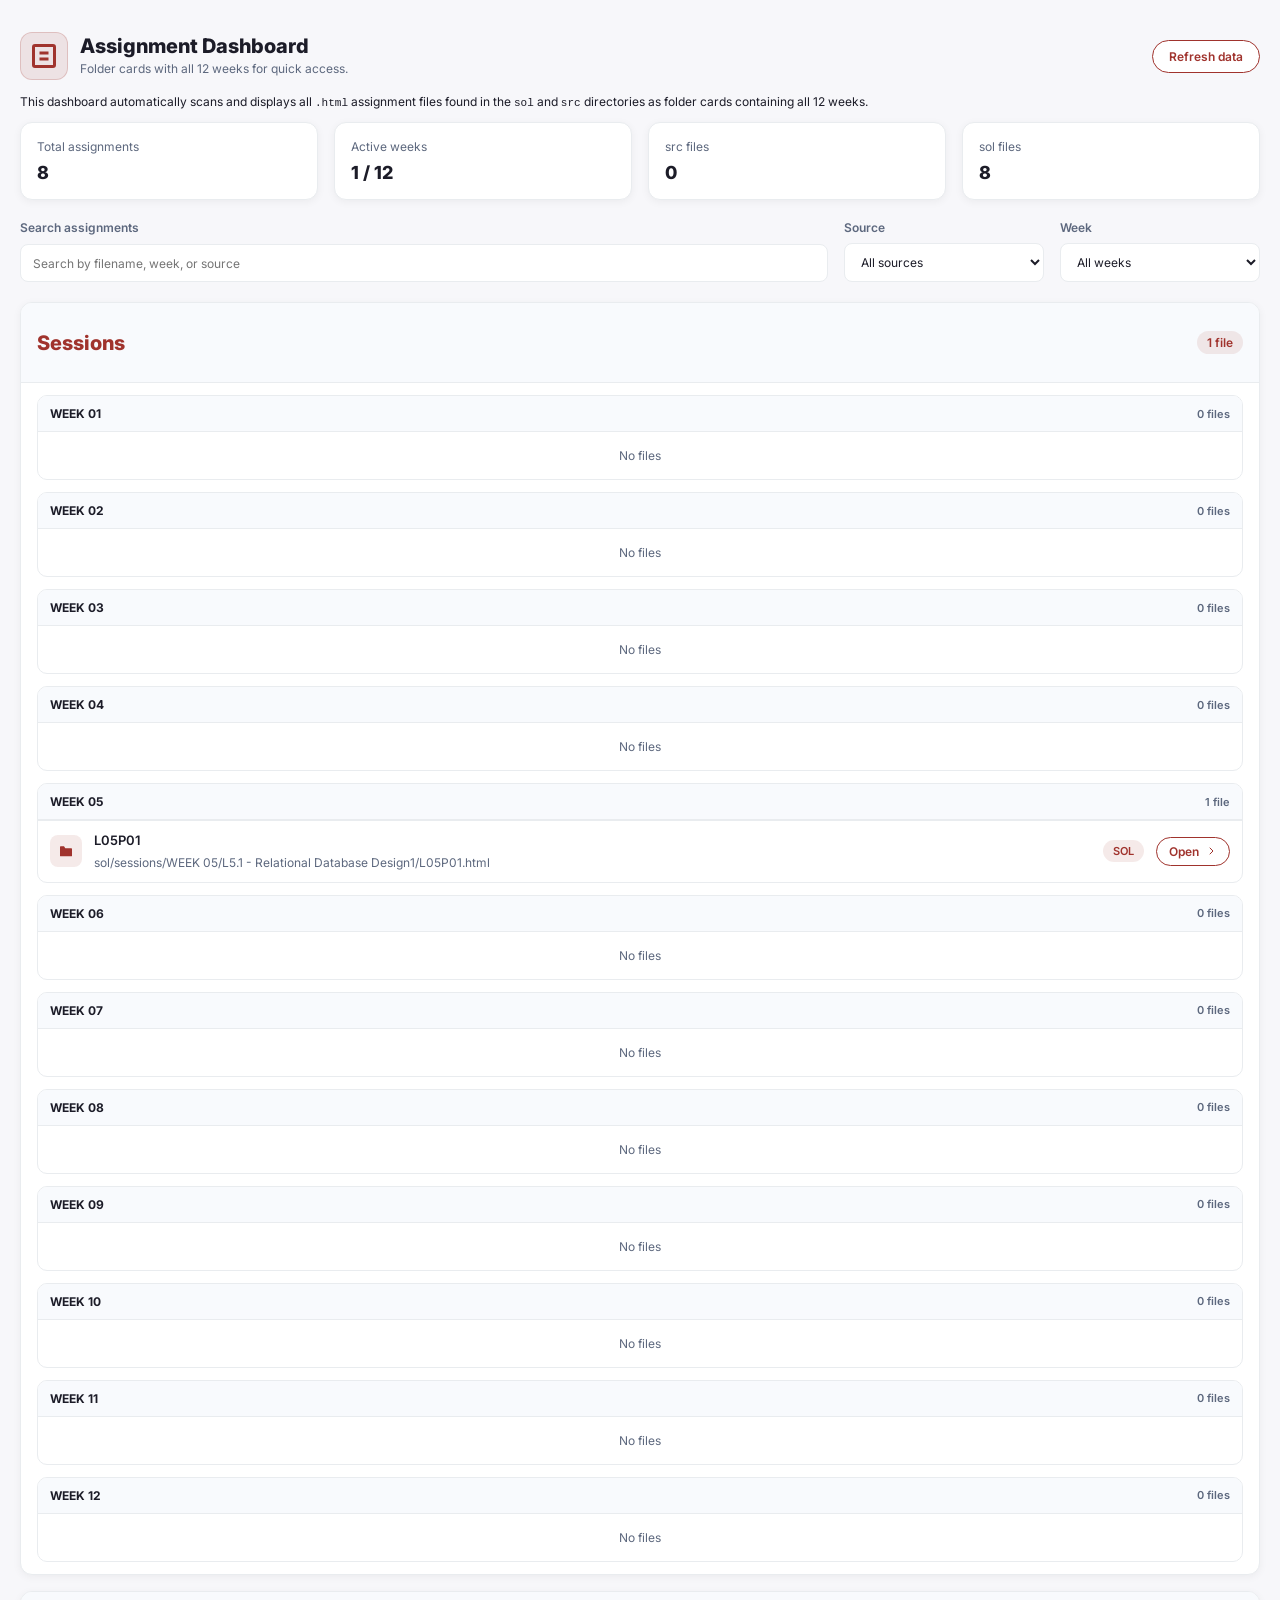
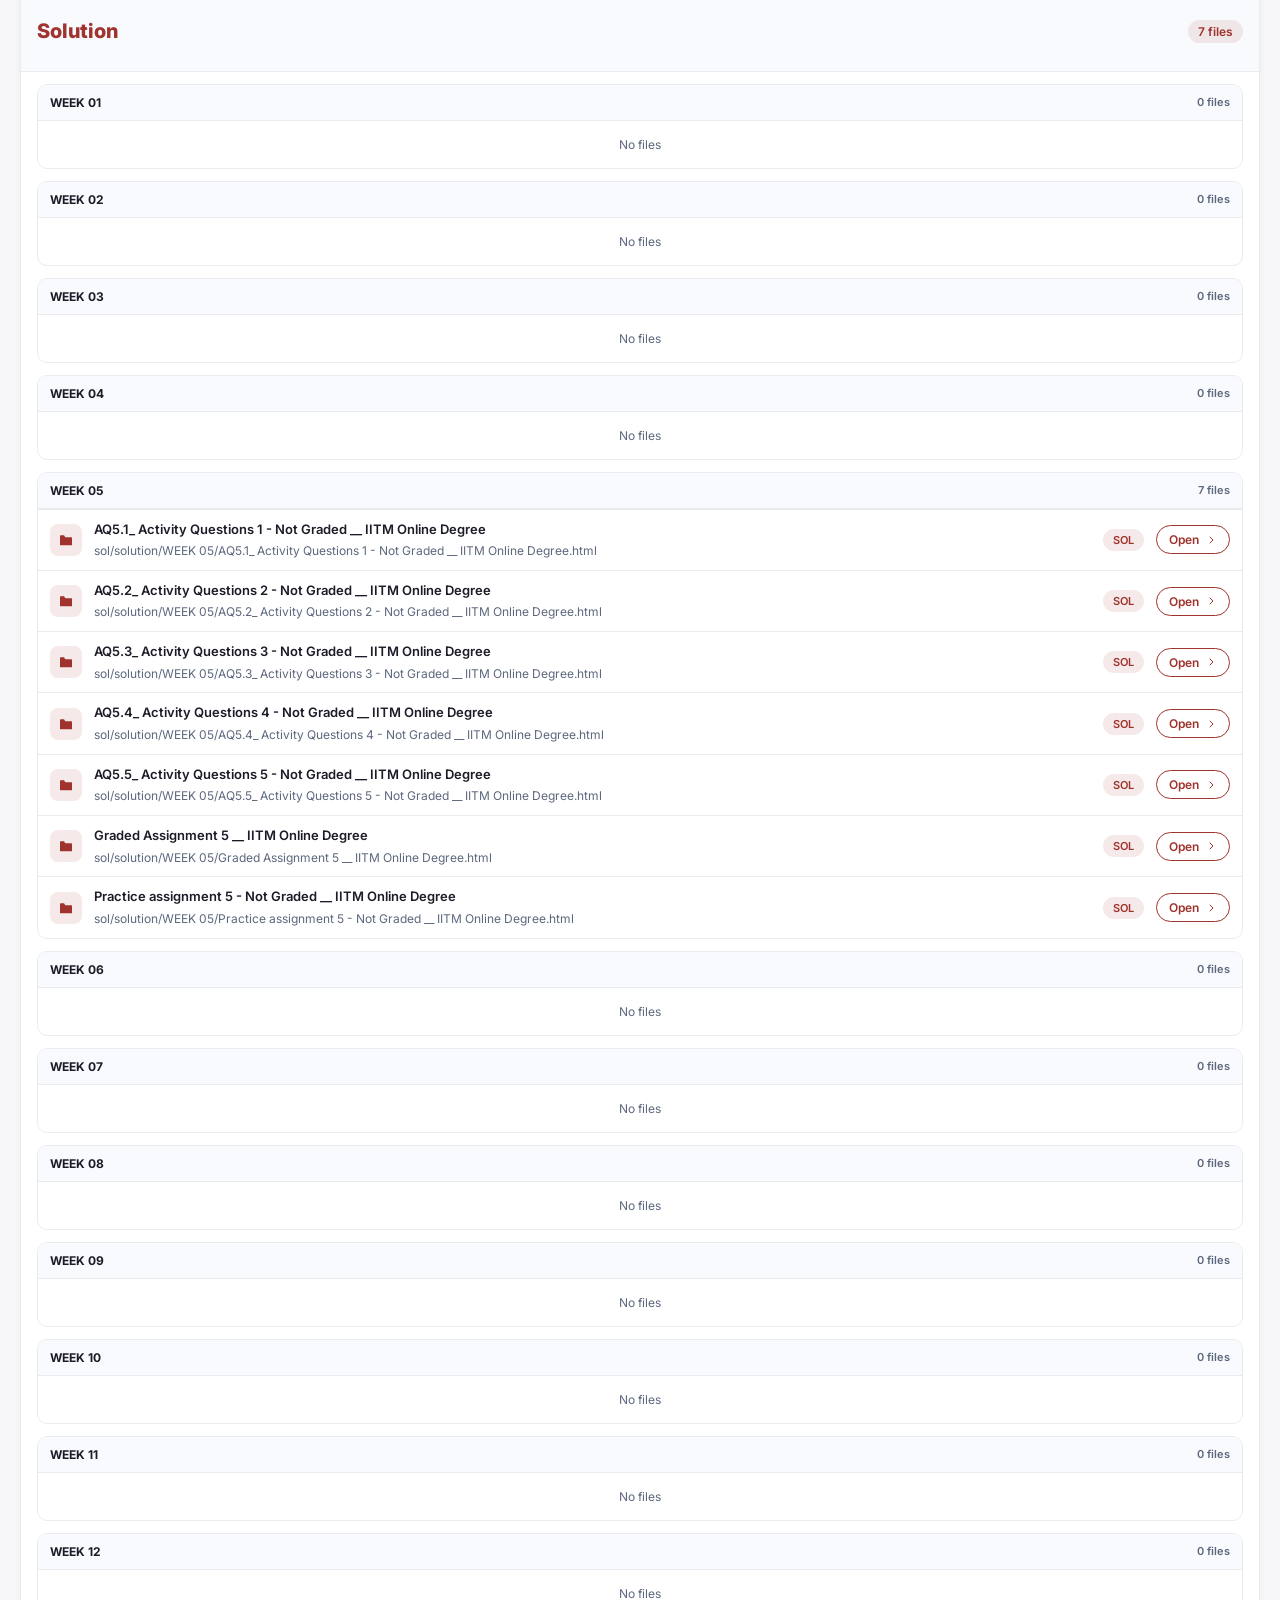
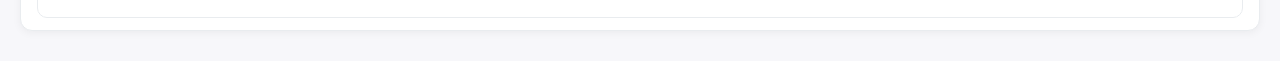
==== index.html @ 9015313d "source: https://seek.onlinedegree.iitm.ac.in/courses/ns_26t1_cs2001?id=2" ====
<!DOCTYPE html>
<html lang="en">

<head>
    <meta charset="UTF-8">
    <meta name="viewport" content="width=device-width, initial-scale=1.0">
    <title>Assignment Dashboard</title>
    <link rel="preconnect" href="https://fonts.googleapis.com">
    <link rel="preconnect" href="https://fonts.gstatic.com" crossorigin>
    <link href="https://fonts.googleapis.com/css2?family=Inter:wght@400;600;700;800&display=swap" rel="stylesheet">
    <link rel="stylesheet" href="./index.css">
</head>

<body>
    <div class="assignment-container">
        <header class="header">
            <div class="brand">
                <div class="brand-icon">
                    <svg viewBox="0 0 24 24" aria-hidden="true">
                        <path
                            d="M6 4h12a2 2 0 0 1 2 2v12a2 2 0 0 1-2 2H6a2 2 0 0 1-2-2V6a2 2 0 0 1 2-2Zm0 2v12h12V6H6Zm3 3h6v2H9V9Zm0 4h6v2H9v-2Z" />
                    </svg>
                </div>
                <div class="brand-title">
                    <p class="title">Assignment Dashboard</p>
                    <p class="subtitle">Folder cards with all 12 weeks for quick access.</p>
                </div>
            </div>
            <button id="refreshButton" class="button" type="button">Refresh data</button>
        </header>

        <div class="assessment-top-info">
            This dashboard automatically scans and displays all <code>.html</code> assignment files found in the
            <code>sol</code> and <code>src</code> directories as folder cards containing all 12 weeks.
        </div>

        <section class="summary-grid" id="overviewGrid"></section>

        <section class="filter-panel">
            <div class="field">
                <label for="search">Search assignments</label>
                <input id="search" type="text" placeholder="Search by filename, week, or source">
            </div>
            <div class="field">
                <label for="typeFilter">Source</label>
                <select id="typeFilter">
                    <option value="all">All sources</option>
                    <option value="src">src</option>
                    <option value="sol">sol</option>
                </select>
            </div>
            <div class="field">
                <label for="weekFilter">Week</label>
                <select id="weekFilter">
                    <option value="all">All weeks</option>
                </select>
            </div>
        </section>

        <div class="weeks-grid" id="weeksContainer"></div>
    </div>

    <script src="./index.js"></script>
    <script>
        const htmlFiles = window.htmlFiles || [];
        const searchInput = document.getElementById('search');
        const typeFilter = document.getElementById('typeFilter');
        const weekFilter = document.getElementById('weekFilter');
        const overviewGrid = document.getElementById('overviewGrid');
        const weeksContainer = document.getElementById('weeksContainer');
        const refreshButton = document.getElementById('refreshButton');

        const weekLabels = Array.from({ length: 12 }, (_, index) => `Week ${String(index + 1).padStart(2, '0')}`);

        const parsedFiles = htmlFiles.map(file => {
            const path = file.path || file;
            const fileName = path.split('/').pop();
            const source = path.startsWith('src/') ? 'src' : 'sol';
            const folder = (path.split('/')[1] || 'root').toLowerCase();
            const match = path.match(/WEEK\s*0*([0-9]+)/i);
            const week = match ? `Week ${String(Number(match[1])).padStart(2, '0')}` : 'Unknown';
            const title = fileName.replace(/\.html$/i, '');
            return { path, fileName, title, source, folder, week };
        });

        const weeksData = weekLabels.map(label => ({ label, items: [] }));
        parsedFiles.forEach(file => {
            const week = weeksData.find(item => item.label === file.week);
            if (week) week.items.push(file);
        });

        const populateWeekOptions = () => {
            weekLabels.forEach(label => {
                const option = document.createElement('option');
                option.value = label;
                option.textContent = label;
                weekFilter.appendChild(option);
            });
        };

        const renderSummary = () => {
            const total = parsedFiles.length;
            const srcCount = parsedFiles.filter(file => file.source === 'src').length;
            const solCount = parsedFiles.filter(file => file.source === 'sol').length;
            const activeWeeks = weeksData.filter(week => week.items.length > 0).length;

            overviewGrid.innerHTML = `
                <div class="summary-card">
                    <span>Total assignments</span>
                    <strong>${total}</strong>
                </div>
                <div class="summary-card">
                    <span>Active weeks</span>
                    <strong>${activeWeeks} / 12</strong>
                </div>
                <div class="summary-card">
                    <span>src files</span>
                    <strong>${srcCount}</strong>
                </div>
                <div class="summary-card">
                    <span>sol files</span>
                    <strong>${solCount}</strong>
                </div>
            `;
        };

        const normalize = value => value?.toString().toLowerCase() || '';

        const getFilteredFiles = () => {
            const search = normalize(searchInput.value.trim());
            const source = typeFilter.value;
            const week = weekFilter.value;

            return parsedFiles.filter(file => {
                if (source !== 'all' && file.source !== source) return false;
                if (week !== 'all' && file.week !== week) return false;
                if (!search) return true;
                return [file.title, file.fileName, file.week, file.source, file.folder, file.path].some(value =>
                    normalize(value).includes(search)
                );
            });
        };

        const getCardLabel = (source, folder) => {
            if (source === 'sol') return folder;
            return `src / ${folder}`;
        };

        const renderWeeks = () => {
            const filteredFiles = getFilteredFiles();
            weeksContainer.innerHTML = '';

            const groupedBySourceFolder = filteredFiles.reduce((acc, file) => {
                const key = `${file.source}:${file.folder}`;
                if (!acc[key]) {
                    acc[key] = { source: file.source, folder: file.folder, items: [] };
                }
                acc[key].items.push(file);
                return acc;
            }, {});

            const cards = Object.values(groupedBySourceFolder);
            cards.sort((a, b) => {
                const solOrder = ['practice', 'sessions', 'solution'];
                if (a.source === 'sol' && b.source === 'sol') {
                    const ai = solOrder.indexOf(a.folder);
                    const bi = solOrder.indexOf(b.folder);
                    const aRank = ai === -1 ? 99 : ai;
                    const bRank = bi === -1 ? 99 : bi;
                    if (aRank !== bRank) return aRank - bRank;
                    return a.folder.localeCompare(b.folder);
                }
                if (a.source !== b.source) {
                    return a.source === 'sol' ? -1 : 1;
                }
                return a.folder.localeCompare(b.folder);
            });

            let itemsFound = 0;

            cards.forEach(card => {
                const cardNode = document.createElement('div');
                cardNode.className = `week-card folder-card folder-${card.folder.replace(/[^a-z0-9_-]/gi, '').toLowerCase()}`;
                cardNode.innerHTML = `
                    <div class="week-header">
                        <h2>${getCardLabel(card.source, card.folder)}</h2>
                        <p class="week-count">${card.items.length} file${card.items.length === 1 ? '' : 's'}</p>
                    </div>
                `;

                weekLabels.forEach(weekLabel => {
                    const weekItems = card.items
                        .filter(item => item.week === weekLabel)
                        .sort((a, b) => a.title.localeCompare(b.title));

                    const weekSection = document.createElement('div');
                    weekSection.className = 'week-group';
                    weekSection.innerHTML = `
                        <div class="week-group-header">
                            <h3>${weekLabel}</h3>
                            <span>${weekItems.length} file${weekItems.length === 1 ? '' : 's'}</span>
                        </div>
                    `;

                    if (weekItems.length === 0) {
                        const empty = document.createElement('div');
                        empty.className = 'empty-state week-empty';
                        empty.textContent = 'No files';
                        weekSection.appendChild(empty);
                    } else {
                        weekItems.forEach(item => {
                            itemsFound += 1;
                            const row = document.createElement('div');
                            row.className = 'task-row';
                            row.innerHTML = `
                                <span class="file-icon">
                                    ${item.source === 'src'
                                    ? '<svg viewBox="0 0 24 24" aria-hidden="true"><path d="M6 2h9l5 5v15H6V2Zm9 0v5h5"/></svg>'
                                    : '<svg viewBox="0 0 24 24" aria-hidden="true"><path d="M4 5h5l2 3h9a1 1 0 0 1 1 1v10a1 1 0 0 1-1 1H4a1 1 0 0 1-1-1V6a1 1 0 0 1 1-1Z"/></svg>'}
                                </span>
                                <div>
                                    <p class="task-title">${item.title}</p>
                                    <p class="task-details">${item.path}</p>
                                </div>
                                <span class="task-badge">${item.source}</span>
                                <a class="task-action" href="${encodeURI(item.path)}" target="_blank" rel="noopener noreferrer">
                                    Open
                                    <svg viewBox="0 0 24 24" aria-hidden="true"><path d="M10 6l6 6-6 6" stroke="currentColor" stroke-width="2" fill="none" stroke-linecap="round" stroke-linejoin="round"/></svg>
                                </a>
                            `;
                            weekSection.appendChild(row);
                        });
                    }

                    cardNode.appendChild(weekSection);
                });

                weeksContainer.appendChild(cardNode);
            });

            if (itemsFound === 0) {
                weeksContainer.innerHTML = '<div class="empty-state">No matching assignment files were found. Try a different search or filter.</div>';
            }
        };

        searchInput.addEventListener('input', renderWeeks);
        typeFilter.addEventListener('change', renderWeeks);
        weekFilter.addEventListener('change', renderWeeks);
        refreshButton.addEventListener('click', () => window.location.reload());

        populateWeekOptions();
        renderSummary();
        renderWeeks();
    </script>
</body>

</html>
---- index.css ----
@import url('https://fonts.googleapis.com/css2?family=Inter:wght@400;600;700;800&display=swap');

:root {
    --bg: #f7f7fa;
    --surface: #ffffff;
    --surface-soft: #f8fafd;
    --text: #1c1c28;
    --muted: #5d687e;
    --border: #e9ecef;
    --accent: #a0332d;
    --accent-soft: rgba(160, 51, 45, 0.1);
    --success: #2e7d32;
    --shadow: 0 2px 8px rgba(0, 0, 0, 0.05);
    --shadow-hover: 0 4px 12px rgba(0, 0, 0, 0.15);
}

* {
    box-sizing: border-box;
}

html,
body {
    margin: 0;
    min-height: 100vh;
    font-family: 'Inter', sans-serif;
}

body {
    font-size: 12px;
    line-height: 1.5;
    color: var(--text);
    background: var(--bg);
    padding: 30px 20px;
}

body,
input,
select,
button {
    font: inherit;
}

a {
    color: inherit;
    text-decoration: none;
}

.page-shell {
    max-width: 1000px;
    margin: 0 auto;
    background: var(--surface);
    border-radius: 12px;
    box-shadow: var(--shadow);
    padding: 8px 16px;
}

.header {
    display: flex;
    flex-wrap: wrap;
    align-items: center;
    justify-content: space-between;
    gap: 16px;
    margin-bottom: 12px;
    padding: 2px 0;
}

.assessment-top-info {
    font-family: 'Inter';
    font-size: 12px;
    margin-top: 12px;
    margin-bottom: 12px;
}

.brand {
    font-family: 'Inter';
    font-size: 12px;
    display: flex;
    align-items: center;
    gap: 12px;
}

.brand-icon {
    width: 48px;
    height: 48px;
    display: grid;
    place-items: center;
    border-radius: 12px;
    background: var(--accent-soft);
    color: var(--accent);
    border: 1px solid rgba(160, 51, 45, 0.2);
}

.brand-icon svg {
    width: 36px;
    height: 36px;
    fill: currentColor;
}

.brand-title {
    display: grid;
    gap: 4px;
}

.brand-title .title {
    margin: 0;
    font-size: 20px;
    font-weight: 800;
    line-height: 1.05;
    color: var(--text);
}

.brand-title .subtitle {
    margin: 0;
    color: var(--muted);
    font-size: 12px;
}

.button {
    border: 1px solid var(--accent);
    border-radius: 32px;
    padding: 8px 16px;
    font-weight: 600;
    cursor: pointer;
    background: var(--surface);
    color: var(--accent);
    transition: all 0.01s;
    font-size: 12px;
}

.button:hover {
    background: var(--accent-soft);
    border-color: #781f1a;
    transform: scale(0.98);
}

.button:disabled {
    opacity: 0.6;
    cursor: not-allowed;
    transform: none;
}

.summary-grid {
    display: grid;
    gap: 16px;
    grid-template-columns: repeat(auto-fit, minmax(200px, 1fr));
    margin-bottom: 20px;
}

.summary-card {
    background: var(--surface);
    border-radius: 12px;
    box-shadow: var(--shadow);
    padding: 16px;
    border: 1px solid var(--border);
    transition: box-shadow 0.2s;
    position: relative;
}

.summary-card:hover {
    box-shadow: var(--shadow-hover);
}

.summary-card span {
    display: block;
    color: var(--muted);
    font-size: 12px;
    margin-bottom: 8px;
}

.summary-card strong {
    margin: 0;
    font-size: 18px;
    color: var(--text);
    font-weight: 800;
}

.filter-panel {
    display: grid;
    gap: 16px;
    margin-bottom: 20px;
    grid-template-columns: 1fr repeat(2, minmax(160px, 200px));
}

.field {
    display: grid;
    gap: 8px;
}

.field label {
    font-size: 12px;
    color: var(--muted);
    font-weight: 600;
}

.field input,
.field select {
    width: 100%;
    padding: 10px 12px;
    border-radius: 8px;
    border: 1px solid var(--border);
    background: var(--surface);
    color: var(--text);
    outline: none;
    font-size: 12px;
}

.weeks-grid {
    display: grid;
    gap: 16px;
}

.week-card {
    background: var(--surface);
    border-radius: 12px;
    box-shadow: var(--shadow);
    border: 1px solid var(--border);
    overflow: hidden;
    transition: box-shadow 0.2s;
}

.week-card:hover {
    box-shadow: var(--shadow-hover);
}

.week-header {
    padding: 16px;
    display: flex;
    justify-content: space-between;
    gap: 16px;
    align-items: center;
    background: var(--surface-soft);
    border-bottom: 1px solid var(--border);
}

.week-header h2 {
    margin: 0;
    font-size: 14px;
    font-weight: 600;
    color: var(--text);
}

.week-count {
    color: var(--muted);
    font-size: 12px;
    background: var(--accent-soft);
    color: var(--accent);
    padding: 4px 10px;
    border-radius: 20px;
    font-weight: 600;
}

.folder-card .week-header h2 {
    text-transform: capitalize;
    font-size: 20px;
    font-weight: 800;
    color: #A0332D;
}

.week-group {
    margin: 12px 16px;
    border: 1px solid var(--border);
    border-radius: 10px;
    overflow: hidden;
    background: var(--surface);
}

.week-group-header {
    display: flex;
    justify-content: space-between;
    align-items: center;
    gap: 8px;
    padding: 10px 12px;
    border-bottom: 1px solid var(--border);
    background: var(--surface-soft);
}

.week-group-header h3 {
    text-transform: uppercase;
    margin: 0;
    font-size: 12px;
    font-weight: 700;
    color: var(--text);
}

.week-group-header span {
    margin: 0;
    font-size: 11px;
    font-weight: 600;
    color: var(--muted);
}

.week-group .task-row {
    padding: 10px 12px;
}

.week-empty {
    padding: 10px 12px;
    text-align: left;
}

.task-row {
    display: grid;
    grid-template-columns: auto 1fr auto auto;
    gap: 12px;
    align-items: center;
    padding: 12px 16px;
    border-top: 1px solid var(--border);
    transition: background 0.15s;
}

.task-row:first-child {
    border-top: none;
}

.task-row:hover {
    background: #f5f5f5;
}

.file-icon {
    width: 32px;
    height: 32px;
    display: grid;
    place-items: center;
    border-radius: 8px;
    background: var(--accent-soft);
    color: var(--accent);
}

.file-icon svg {
    width: 16px;
    height: 16px;
    fill: currentColor;
}

.task-title {
    margin: 0;
    font-weight: 600;
    font-size: 13px;
    color: var(--text);
    line-height: 1.5;
}

.task-details {
    margin: 4px 0 0;
    color: var(--muted);
    font-size: 12px;
    line-height: 1.4;
}

.task-badge {
    padding: 4px 10px;
    border-radius: 20px;
    background: var(--accent-soft);
    color: var(--accent);
    font-size: 11px;
    font-weight: 600;
    text-transform: uppercase;
}

.task-action {
    display: inline-flex;
    align-items: center;
    gap: 6px;
    border: 1px solid var(--accent);
    border-radius: 32px;
    padding: 6px 12px;
    background: var(--surface);
    color: var(--accent);
    font-weight: 600;
    text-decoration: none;
    cursor: pointer;
    transition: all 0.01s;
    font-size: 12px;
}

.task-action:hover {
    background: var(--accent-soft);
    border-color: #781f1a;
    transform: scale(0.98);
}

.task-action svg {
    width: 12px;
    height: 12px;
    fill: currentColor;
}

.empty-state {
    padding: 16px;
    color: var(--muted);
    text-align: center;
    font-size: 12px;
}

@media (max-width: 700px) {
    .page-shell {
        padding: 12px;
    }

    .filter-panel {
        grid-template-columns: 1fr;
    }

    .task-row {
        grid-template-columns: 1fr;
        gap: 12px;
        text-align: left;
    }

    .task-row>* {
        width: 100%;
    }

    .task-action {
        justify-content: center;
    }
}

/* Code and monospace font styles */
pre,
code,
.hljs {
    font-family: 'JetBrainsMono Nerd Font Mono', 'JetBrains Mono', 'Cascadia Code', monospace !important;
    font-size: 11px !important;
    line-height: 1.3 !important;
}

pre {
    background: #f0f2f5;
    padding: 0.6em;
    overflow-x: auto;
    margin: 0.5em 0;
    border-radius: 6px;
}

.hljs {
    background: #f0f2f5 !important;
}
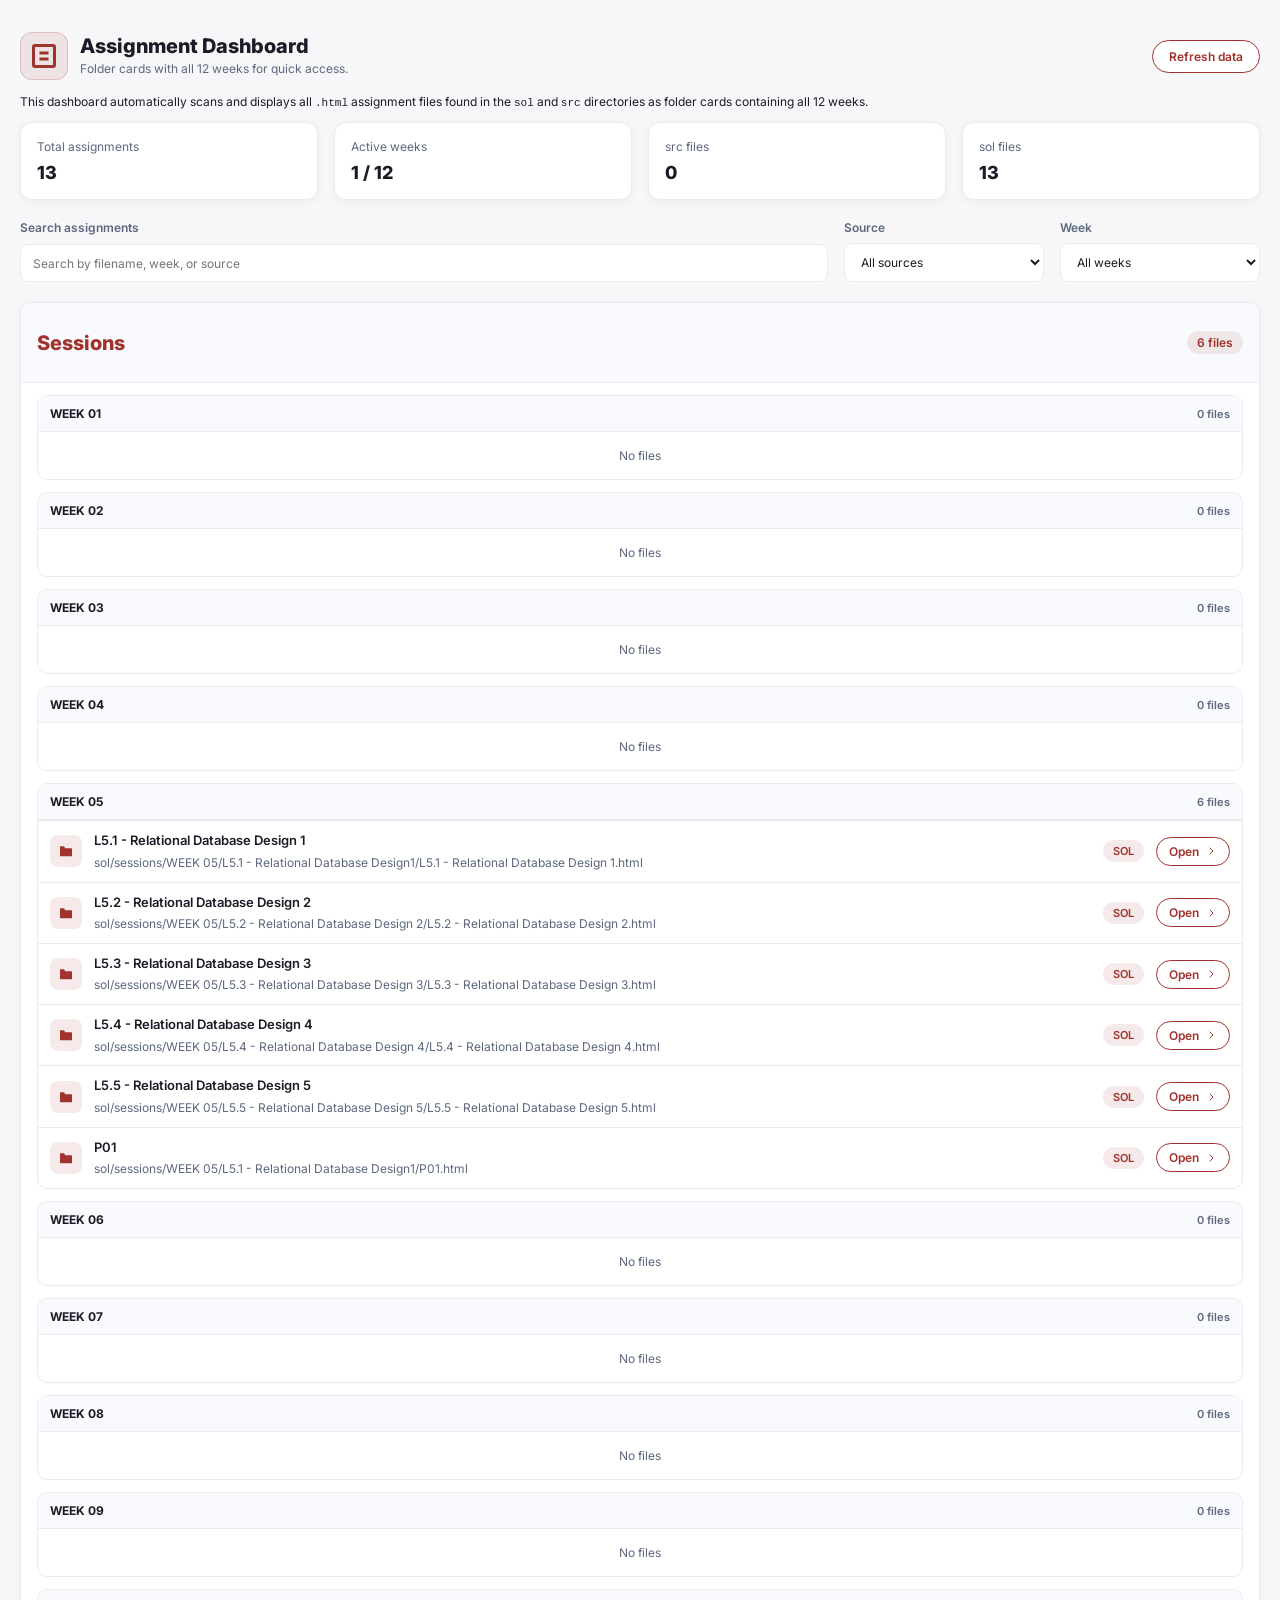
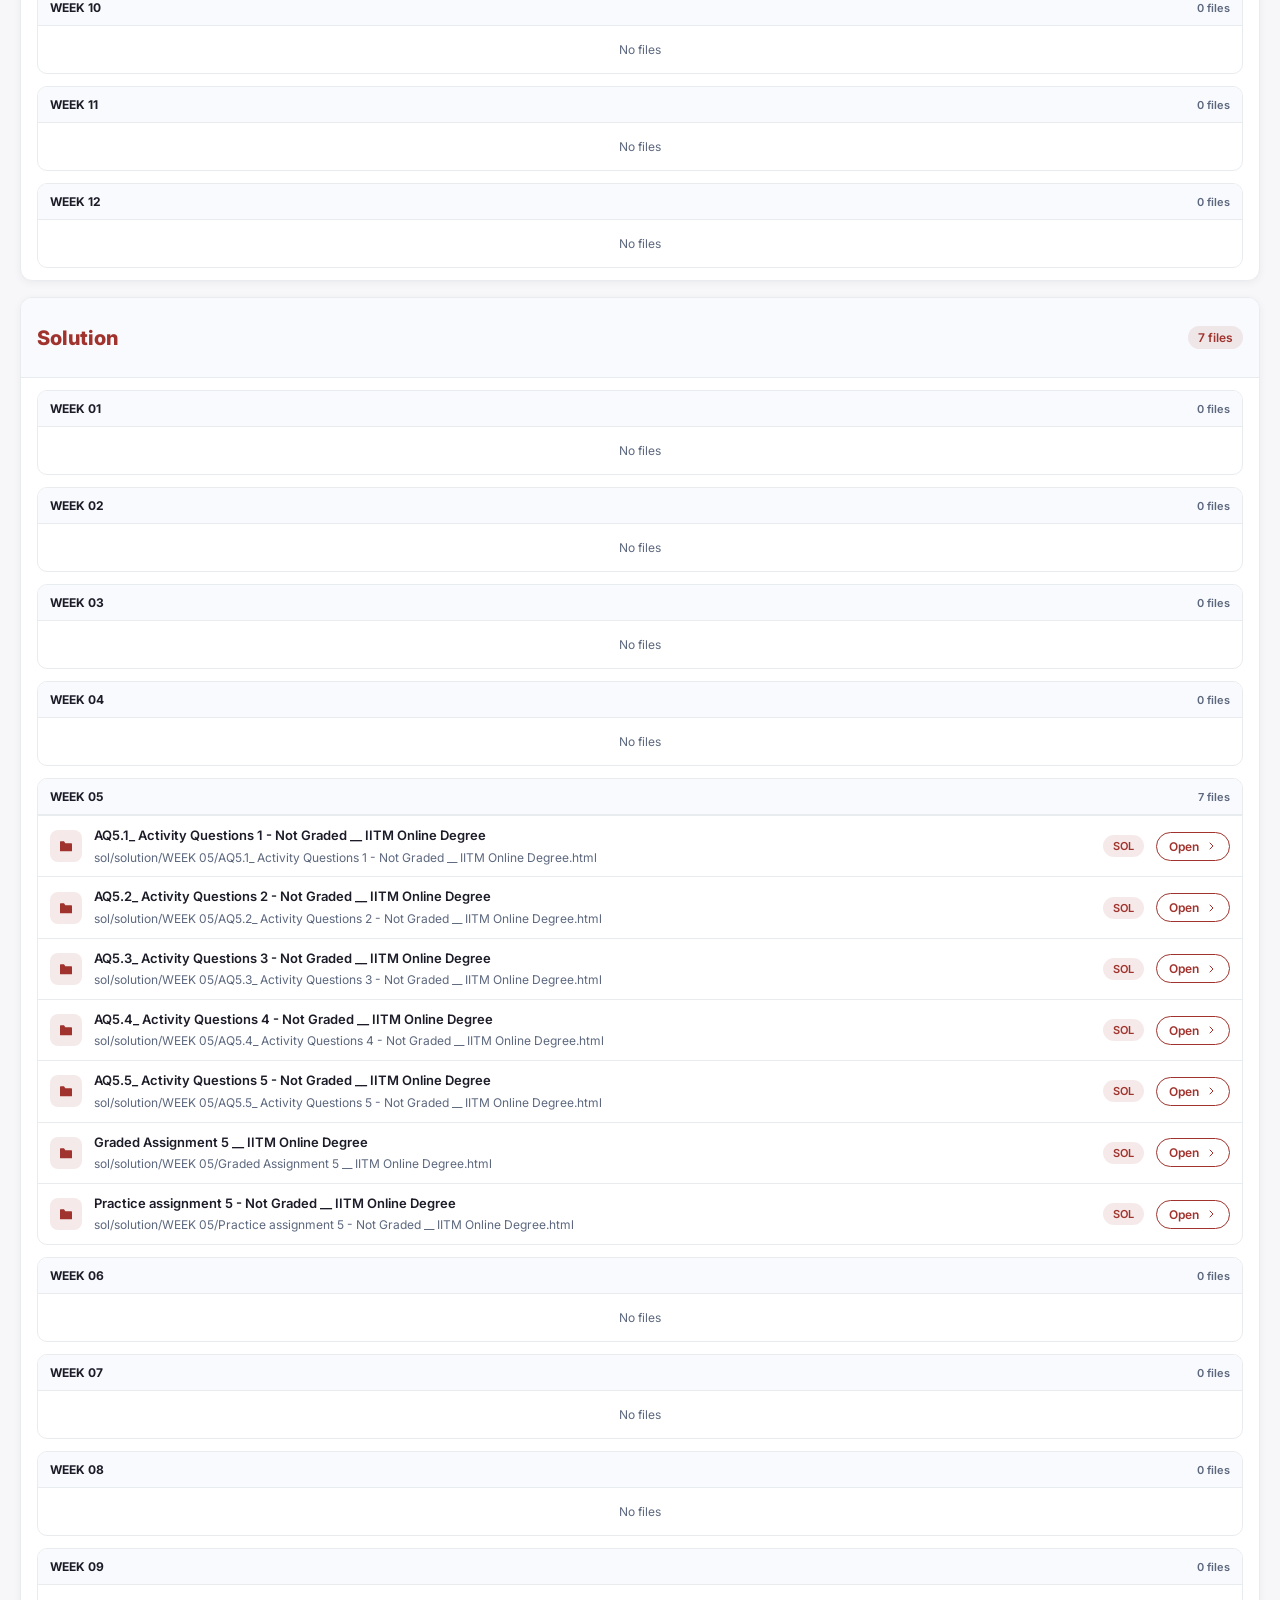
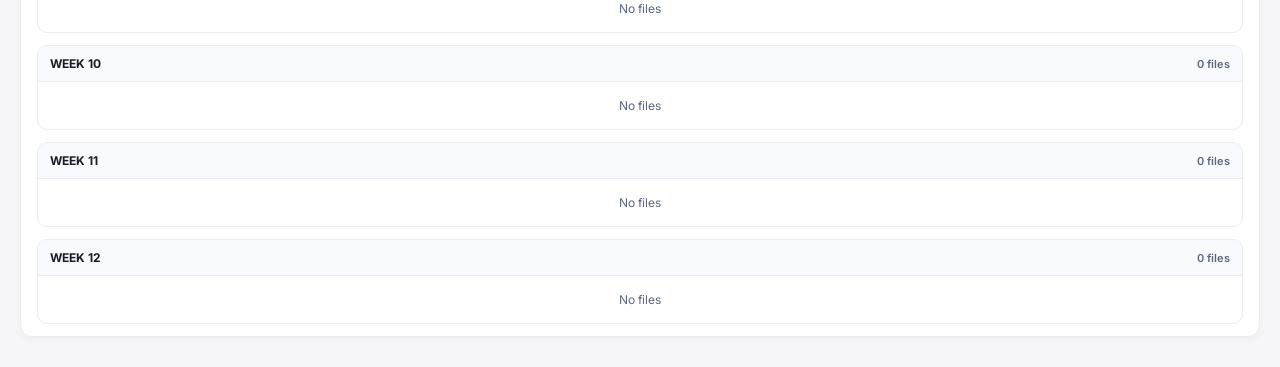
==== commit 290a419a: "source: https://seek.onlinedegree.iitm.ac.in/courses/ns_26t1_cs2001?id=142" ====
--- a/index.html
+++ b/index.html
@@ -62,7 +62,7 @@
 
     <script src="./index.js"></script>
     <script>
-        const htmlFiles = window.htmlFiles || [];
+        const staticHtmlFiles = Array.isArray(window.htmlFiles) ? window.htmlFiles : [];
         const searchInput = document.getElementById('search');
         const typeFilter = document.getElementById('typeFilter');
         const weekFilter = document.getElementById('weekFilter');
@@ -71,23 +71,73 @@
         const refreshButton = document.getElementById('refreshButton');
 
         const weekLabels = Array.from({ length: 12 }, (_, index) => `Week ${String(index + 1).padStart(2, '0')}`);
-
-        const parsedFiles = htmlFiles.map(file => {
-            const path = file.path || file;
-            const fileName = path.split('/').pop();
-            const source = path.startsWith('src/') ? 'src' : 'sol';
-            const folder = (path.split('/')[1] || 'root').toLowerCase();
-            const match = path.match(/WEEK\s*0*([0-9]+)/i);
-            const week = match ? `Week ${String(Number(match[1])).padStart(2, '0')}` : 'Unknown';
-            const title = fileName.replace(/\.html$/i, '');
-            return { path, fileName, title, source, folder, week };
-        });
-
-        const weeksData = weekLabels.map(label => ({ label, items: [] }));
-        parsedFiles.forEach(file => {
-            const week = weeksData.find(item => item.label === file.week);
-            if (week) week.items.push(file);
-        });
+        const cacheKey = 'assignment-dashboard-html-files-v1';
+
+        let currentFiles = [];
+        let parsedFiles = [];
+        let weeksData = [];
+        let refreshInProgress = false;
+
+        const normalize = value => value?.toString().toLowerCase() || '';
+
+        const normalizePathEntry = entry => {
+            const rawPath = typeof entry === 'string' ? entry : entry?.path;
+            if (!rawPath) return null;
+            return { path: String(rawPath).replace(/\\/g, '/') };
+        };
+
+        const normalizeFileList = list => {
+            const seen = new Set();
+            return (Array.isArray(list) ? list : [])
+                .map(normalizePathEntry)
+                .filter(Boolean)
+                .filter(item => {
+                    const key = item.path.toLowerCase();
+                    if (seen.has(key)) return false;
+                    seen.add(key);
+                    return true;
+                })
+                .sort((a, b) => a.path.localeCompare(b.path, undefined, { numeric: true, sensitivity: 'base' }));
+        };
+
+        const loadCachedFiles = () => {
+            try {
+                const raw = localStorage.getItem(cacheKey);
+                if (!raw) return [];
+                const parsed = JSON.parse(raw);
+                return normalizeFileList(parsed?.files || []);
+            } catch {
+                return [];
+            }
+        };
+
+        const saveCachedFiles = files => {
+            try {
+                localStorage.setItem(cacheKey, JSON.stringify({ savedAt: Date.now(), files }));
+            } catch {
+                // ignore storage errors
+            }
+        };
+
+        const rebuildData = files => {
+            currentFiles = normalizeFileList(files);
+            parsedFiles = currentFiles.map(file => {
+                const path = file.path;
+                const fileName = path.split('/').pop() || '';
+                const source = path.startsWith('src/') ? 'src' : 'sol';
+                const folder = (path.split('/')[1] || 'root').toLowerCase();
+                const match = path.match(/WEEK\s*0*([0-9]+)/i);
+                const week = match ? `Week ${String(Number(match[1])).padStart(2, '0')}` : 'Unknown';
+                const title = fileName.replace(/\.html?$/i, '');
+                return { path, fileName, title, source, folder, week };
+            });
+
+            weeksData = weekLabels.map(label => ({ label, items: [] }));
+            parsedFiles.forEach(file => {
+                const week = weeksData.find(item => item.label === file.week);
+                if (week) week.items.push(file);
+            });
+        };
 
         const populateWeekOptions = () => {
             weekLabels.forEach(label => {
@@ -123,8 +173,6 @@
                 </div>
             `;
         };
-
-        const normalize = value => value?.toString().toLowerCase() || '';
 
         const getFilteredFiles = () => {
             const search = normalize(searchInput.value.trim());
@@ -243,14 +291,98 @@
             }
         };
 
+        const inferGitHubRepo = () => {
+            const host = (window.location.hostname || '').toLowerCase();
+            if (!host.endsWith('.github.io')) return null;
+            const owner = host.slice(0, -'.github.io'.length);
+            const pathSegments = window.location.pathname.split('/').filter(Boolean);
+            const repo = pathSegments.length > 0 ? pathSegments[0] : `${owner}.github.io`;
+            if (!owner || !repo) return null;
+            return { owner, repo };
+        };
+
+        const fetchJson = async url => {
+            const response = await fetch(url, {
+                headers: {
+                    Accept: 'application/vnd.github+json'
+                }
+            });
+            if (!response.ok) {
+                throw new Error(`Request failed (${response.status})`);
+            }
+            return response.json();
+        };
+
+        const fetchGitHubFiles = async () => {
+            const repoInfo = inferGitHubRepo();
+            if (!repoInfo) return [];
+
+            const repoMetaUrl = `https://api.github.com/repos/${repoInfo.owner}/${repoInfo.repo}`;
+            const repoMeta = await fetchJson(repoMetaUrl);
+            const branch = repoMeta?.default_branch || 'main';
+
+            const treeUrl = `https://api.github.com/repos/${repoInfo.owner}/${repoInfo.repo}/git/trees/${encodeURIComponent(branch)}?recursive=1`;
+            const treeData = await fetchJson(treeUrl);
+            const nodes = Array.isArray(treeData?.tree) ? treeData.tree : [];
+
+            const files = nodes
+                .filter(node => node && node.type === 'blob' && typeof node.path === 'string')
+                .filter(node => /^(sol|src)\//i.test(node.path))
+                .filter(node => /\.html?$/i.test(node.path))
+                .map(node => ({ path: node.path }));
+
+            return normalizeFileList(files);
+        };
+
+        const setRefreshButtonState = (busy, label) => {
+            refreshButton.disabled = busy;
+            refreshButton.textContent = label;
+        };
+
+        const refreshFromGitHub = async (manual = false) => {
+            if (refreshInProgress) return;
+            refreshInProgress = true;
+
+            if (manual) {
+                setRefreshButtonState(true, 'Refreshing...');
+            }
+
+            try {
+                const remoteFiles = await fetchGitHubFiles();
+                if (remoteFiles.length > 0) {
+                    const currentPaths = currentFiles.map(item => item.path);
+                    const remotePaths = remoteFiles.map(item => item.path);
+                    const changed = currentPaths.length !== remotePaths.length ||
+                        remotePaths.some((path, index) => path !== currentPaths[index]);
+
+                    if (changed) {
+                        rebuildData(remoteFiles);
+                        renderSummary();
+                        renderWeeks();
+                        saveCachedFiles(remoteFiles);
+                    }
+                }
+            } catch (error) {
+                console.warn('Unable to refresh assignment list from GitHub API.', error);
+            } finally {
+                setRefreshButtonState(false, 'Refresh data');
+                refreshInProgress = false;
+            }
+        };
+
         searchInput.addEventListener('input', renderWeeks);
         typeFilter.addEventListener('change', renderWeeks);
         weekFilter.addEventListener('change', renderWeeks);
-        refreshButton.addEventListener('click', () => window.location.reload());
+        refreshButton.addEventListener('click', () => {
+            refreshFromGitHub(true);
+        });
 
         populateWeekOptions();
+        const cachedFiles = loadCachedFiles();
+        rebuildData(cachedFiles.length > 0 ? cachedFiles : staticHtmlFiles);
         renderSummary();
         renderWeeks();
+        refreshFromGitHub(false);
     </script>
 </body>
 
